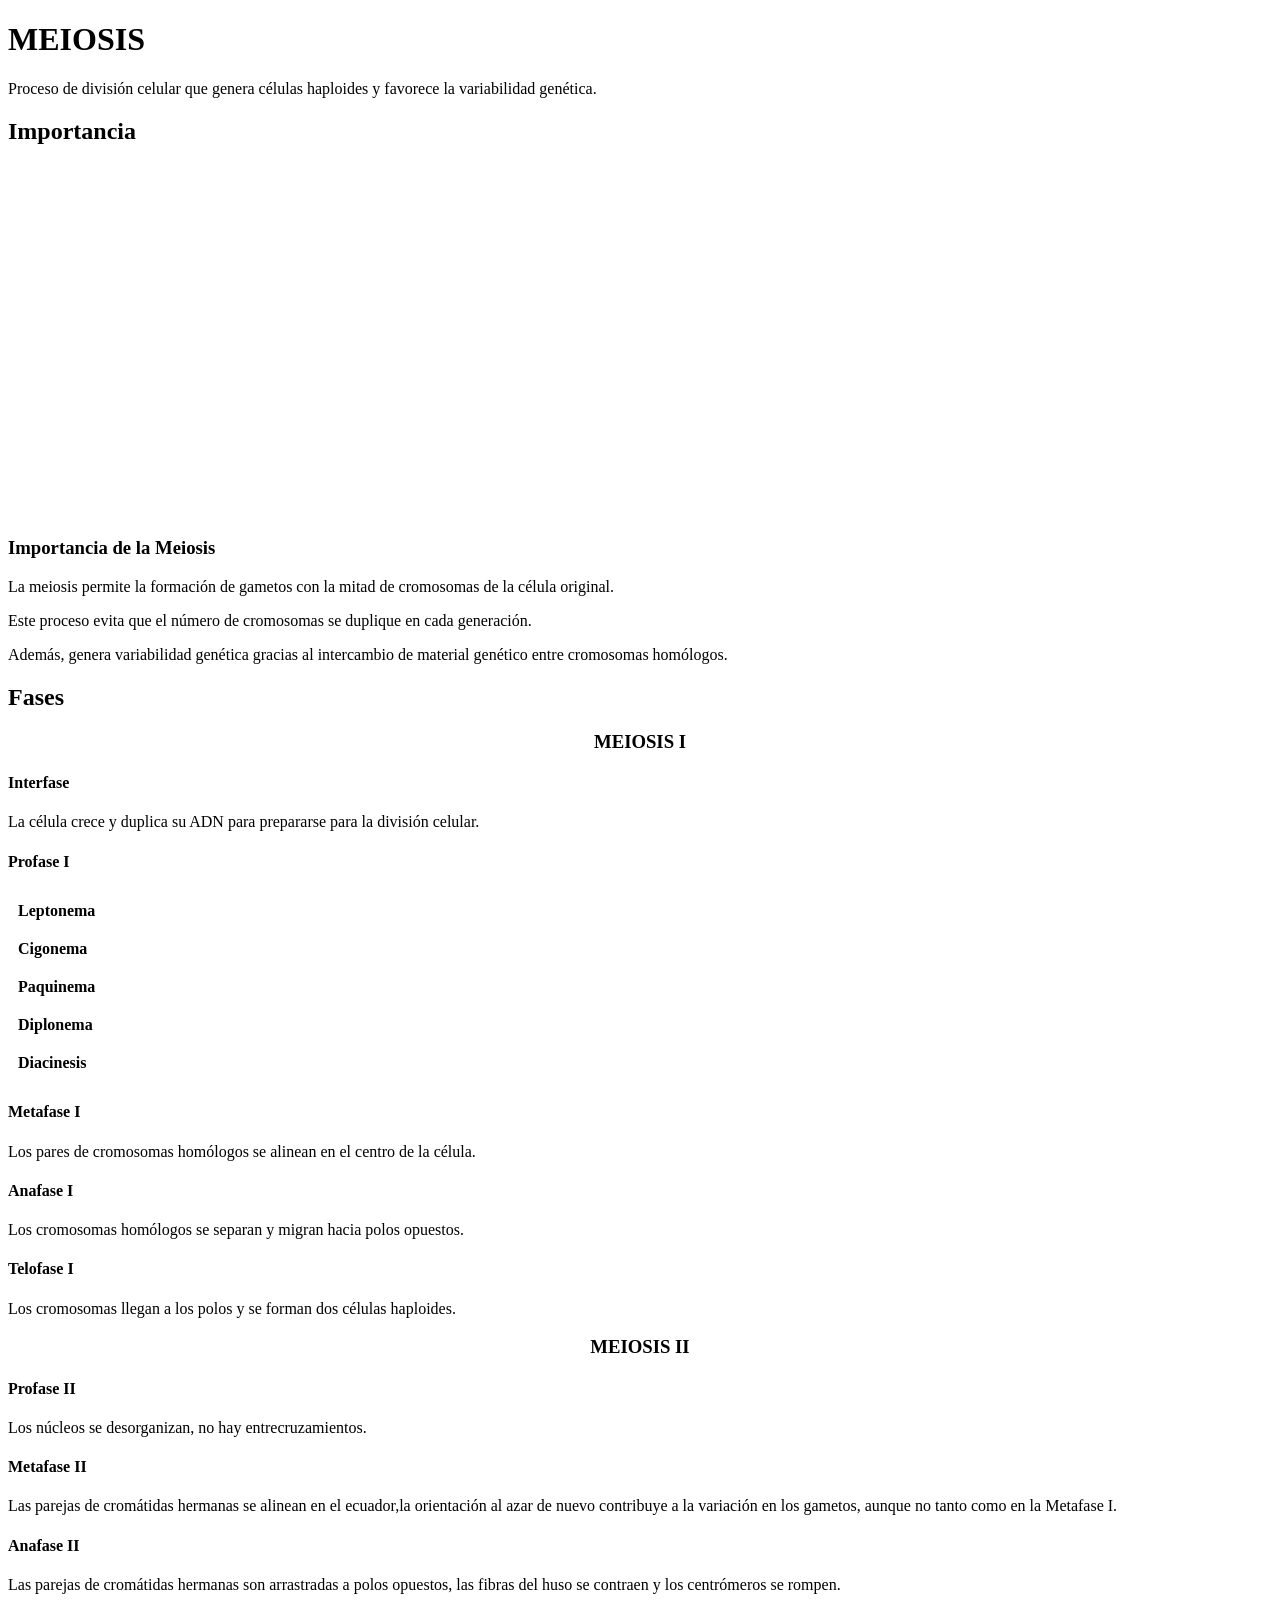
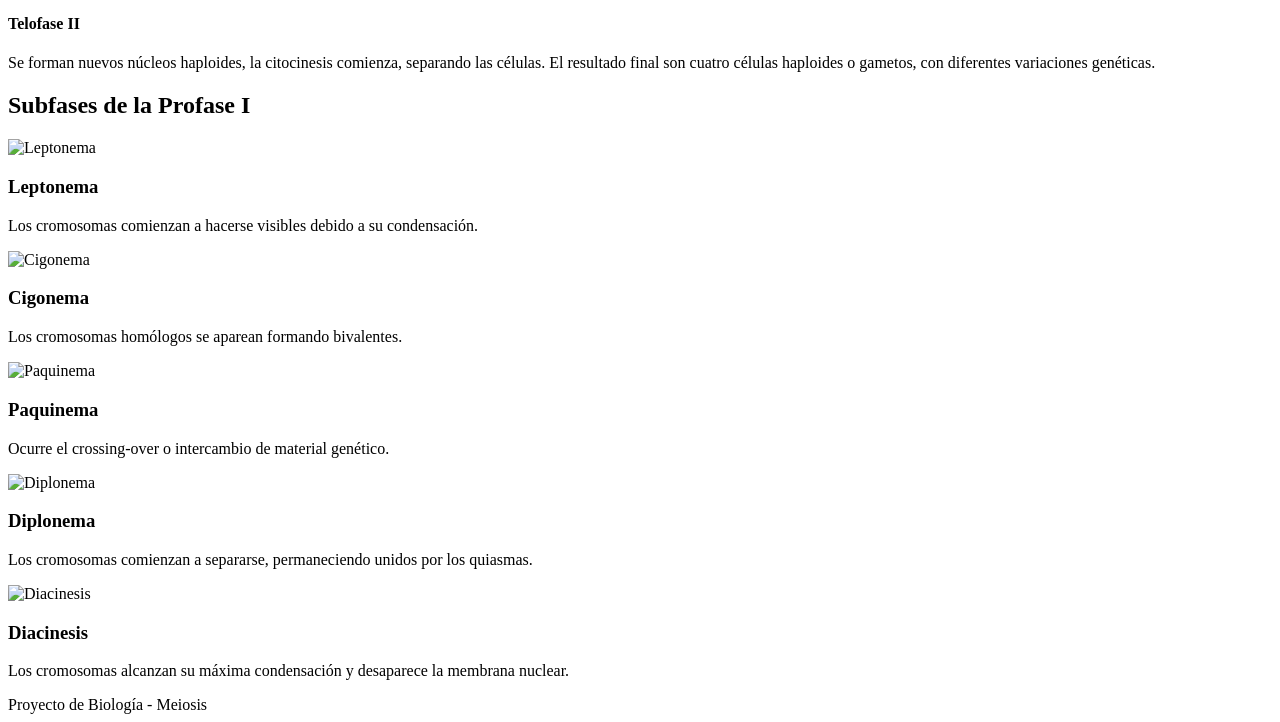
==== Meiosis.html @ e2bdd382 "Add files via upload" ====
<!DOCTYPE html>
<html lang="es">
<head>
<meta charset="UTF-8">
<meta name="viewport" content="width=device-width, initial-scale=1.0">

<title>Meiosis</title>
<link rel="stylesheet"href="css/estilos-meiosis.css">

<link href="https://fonts.googleapis.com/css2?family=Poppins:wght@300;400;600;700&display=swap" rel="stylesheet">

</head>

<body>

<div class="circulo1"></div>
<div class="circulo2"></div>

<header>
    <h1> MEIOSIS</h1>
    <div class="linea"></div>
    <p>Proceso de división celular que genera células haploides y favorece la variabilidad genética.</p>
</header>

<div class="container">

   <!-- IMPORTANCIA -->
<section class="seccion">
    <h2>Importancia</h2>

    <div class="importancia-box">

        <div class="importancia-video">
            <iframe
                width="100%"
                height="350"
               src="https://www.youtube.com/embed/kQu6Yfrr6j0"
                title="Importancia de la meiosis"
                frameborder="0"
                allow="accelerometer; autoplay; clipboard-write; encrypted-media; gyroscope; picture-in-picture"
                allowfullscreen>
            </iframe>
        </div>

        <div class="importancia-texto">
            <h3>Importancia de la Meiosis</h3>

            <p>La meiosis permite la formación de gametos con la mitad de cromosomas de la célula original.</p>

            <p>Este proceso evita que el número de cromosomas se duplique en cada generación.</p>

            <p>Además, genera variabilidad genética gracias al intercambio de material genético entre cromosomas homólogos.</p>

        </div>

    </div>

</section>
    <!-- FASES -->
  <section class="seccion">
    <h2>Fases</h2>

    <div class="grid">

        <!-- ================= MEIOSIS I ================= -->
        <div class="card">

            <h3 style="text-align:center;">MEIOSIS I</h3>

            <!-- INTERFASE -->
            <h4>Interfase</h4>
          <p>La célula crece y duplica su ADN para prepararse para la división celular.</p>

            <!-- PROFASE I -->
            <h4>Profase I</h4>

            <div class="grid" style="grid-template-columns:repeat(2,1fr); gap:10px; margin-top:10px;">
                <div class="card" style="padding:10px;">
                    <strong>Leptonema</strong>
                </div>
                <div class="card" style="padding:10px;">
                    <strong>Cigonema</strong>
                </div>
                <div class="card" style="padding:10px;">
                    <strong>Paquinema</strong>
                </div>
                <div class="card" style="padding:10px;">
                    <strong>Diplonema</strong>
                </div>
                <div class="card" style="padding:10px;">
                    <strong>Diacinesis</strong>
                </div>
            </div>

            <!-- RESTO MEIOSIS I -->
            <h4>Metafase I</h4>
           <p>Los pares de cromosomas homólogos se alinean en el centro de la célula.</p>

            <h4>Anafase I</h4>
           <p>Los cromosomas homólogos se separan y migran hacia polos opuestos.</p>

            <h4>Telofase I</h4>
           <p>Los cromosomas llegan a los polos y se forman dos células haploides.</p>

        </div>


        <!-- ================= MEIOSIS II ================= -->
        <div class="card">

            <h3 style="text-align:center;"> MEIOSIS II</h3>

            <h4>Profase II</h4>
           <p>Los núcleos se desorganizan, no hay entrecruzamientos.</p>

            <h4>Metafase II</h4>
            <p> Las parejas de cromátidas hermanas se alinean en el ecuador,la orientación al azar de nuevo contribuye a la variación en los gametos, aunque no tanto como en la Metafase I.</p>

            <h4>Anafase II</h4>
            <p>Las parejas de cromátidas hermanas son arrastradas a polos opuestos, las fibras del huso se contraen y los centrómeros se rompen.
</p>

            <h4>Telofase II</h4>
            <p>Se forman nuevos núcleos haploides, la citocinesis comienza, separando las células. El resultado final son cuatro células haploides o gametos, con diferentes variaciones genéticas. </p>

        </div>

    </div>
</section>

    <!-- SUBFASES -->

   <section class="seccion">

<h2>Subfases de la Profase I</h2>

<div class="grid">

<div class="card">
<img src="https://i.pinimg.com/736x/7d/b8/13/7db813492b1b23ed86d1822a5675af57.jpg" alt="Leptonema">
<h3>Leptonema</h3>
<p>Los cromosomas comienzan a hacerse visibles debido a su condensación.</p>
</div>

<div class="card">
<img src="https://i.pinimg.com/736x/7d/b8/13/7db813492b1b23ed86d1822a5675af57.jpg" alt="Cigonema">
<h3>Cigonema</h3>
<p>Los cromosomas homólogos se aparean formando bivalentes.</p>
</div>

<div class="card">
<img src="https://i.pinimg.com/736x/7d/b8/13/7db813492b1b23ed86d1822a5675af57.jpg" alt="Paquinema">
<h3>Paquinema</h3>
<p>Ocurre el crossing-over o intercambio de material genético.</p>
</div>

<div class="card">
<img src="https://i.pinimg.com/736x/7d/b8/13/7db813492b1b23ed86d1822a5675af57.jpg" alt="Diplonema">
<h3>Diplonema</h3>
<p>Los cromosomas comienzan a separarse, permaneciendo unidos por los quiasmas.</p>
</div>

<div class="card">
<img src="https://i.pinimg.com/736x/7d/b8/13/7db813492b1b23ed86d1822a5675af57.jpg" alt="Diacinesis">
<h3>Diacinesis</h3>
<p>Los cromosomas alcanzan su máxima condensación y desaparece la membrana nuclear.</p>
</div>

</div>

</section>

</div>

<footer>
    Proyecto de Biología - Meiosis
</footer>

</body>
</html>
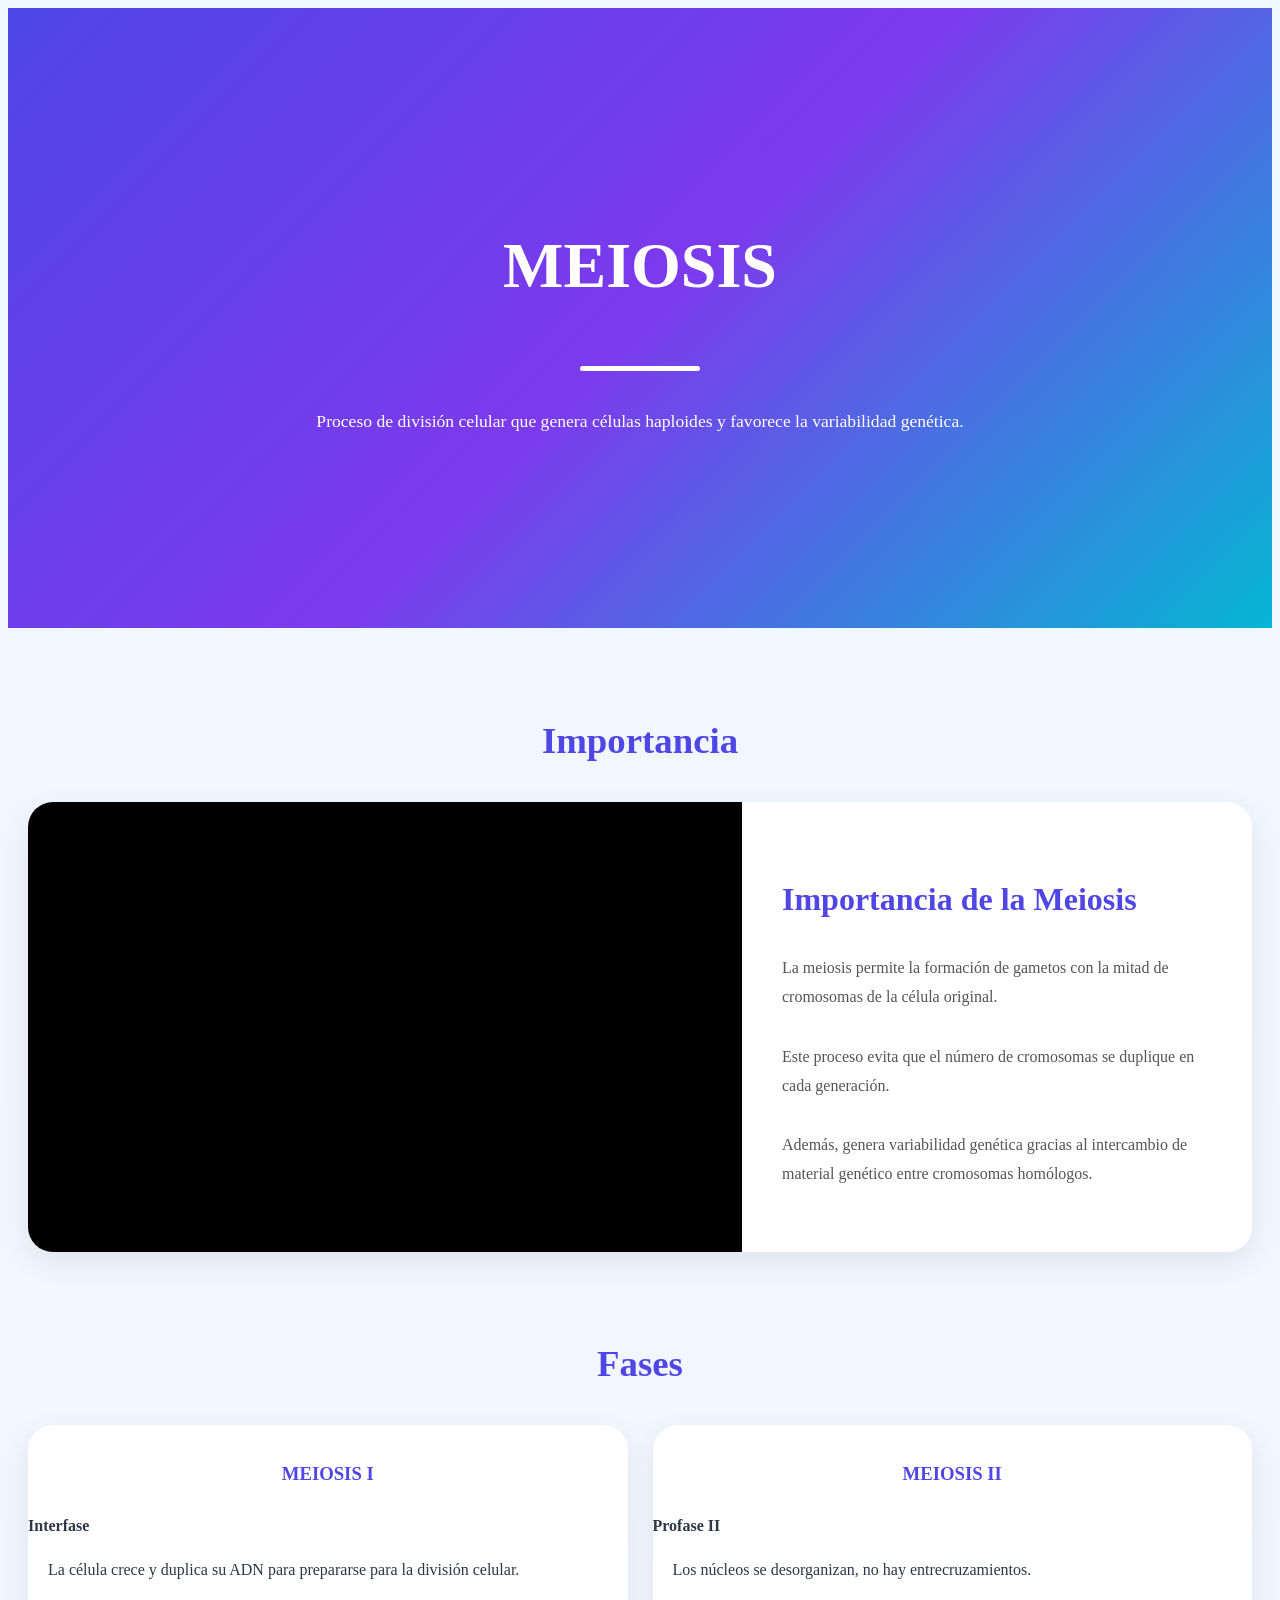
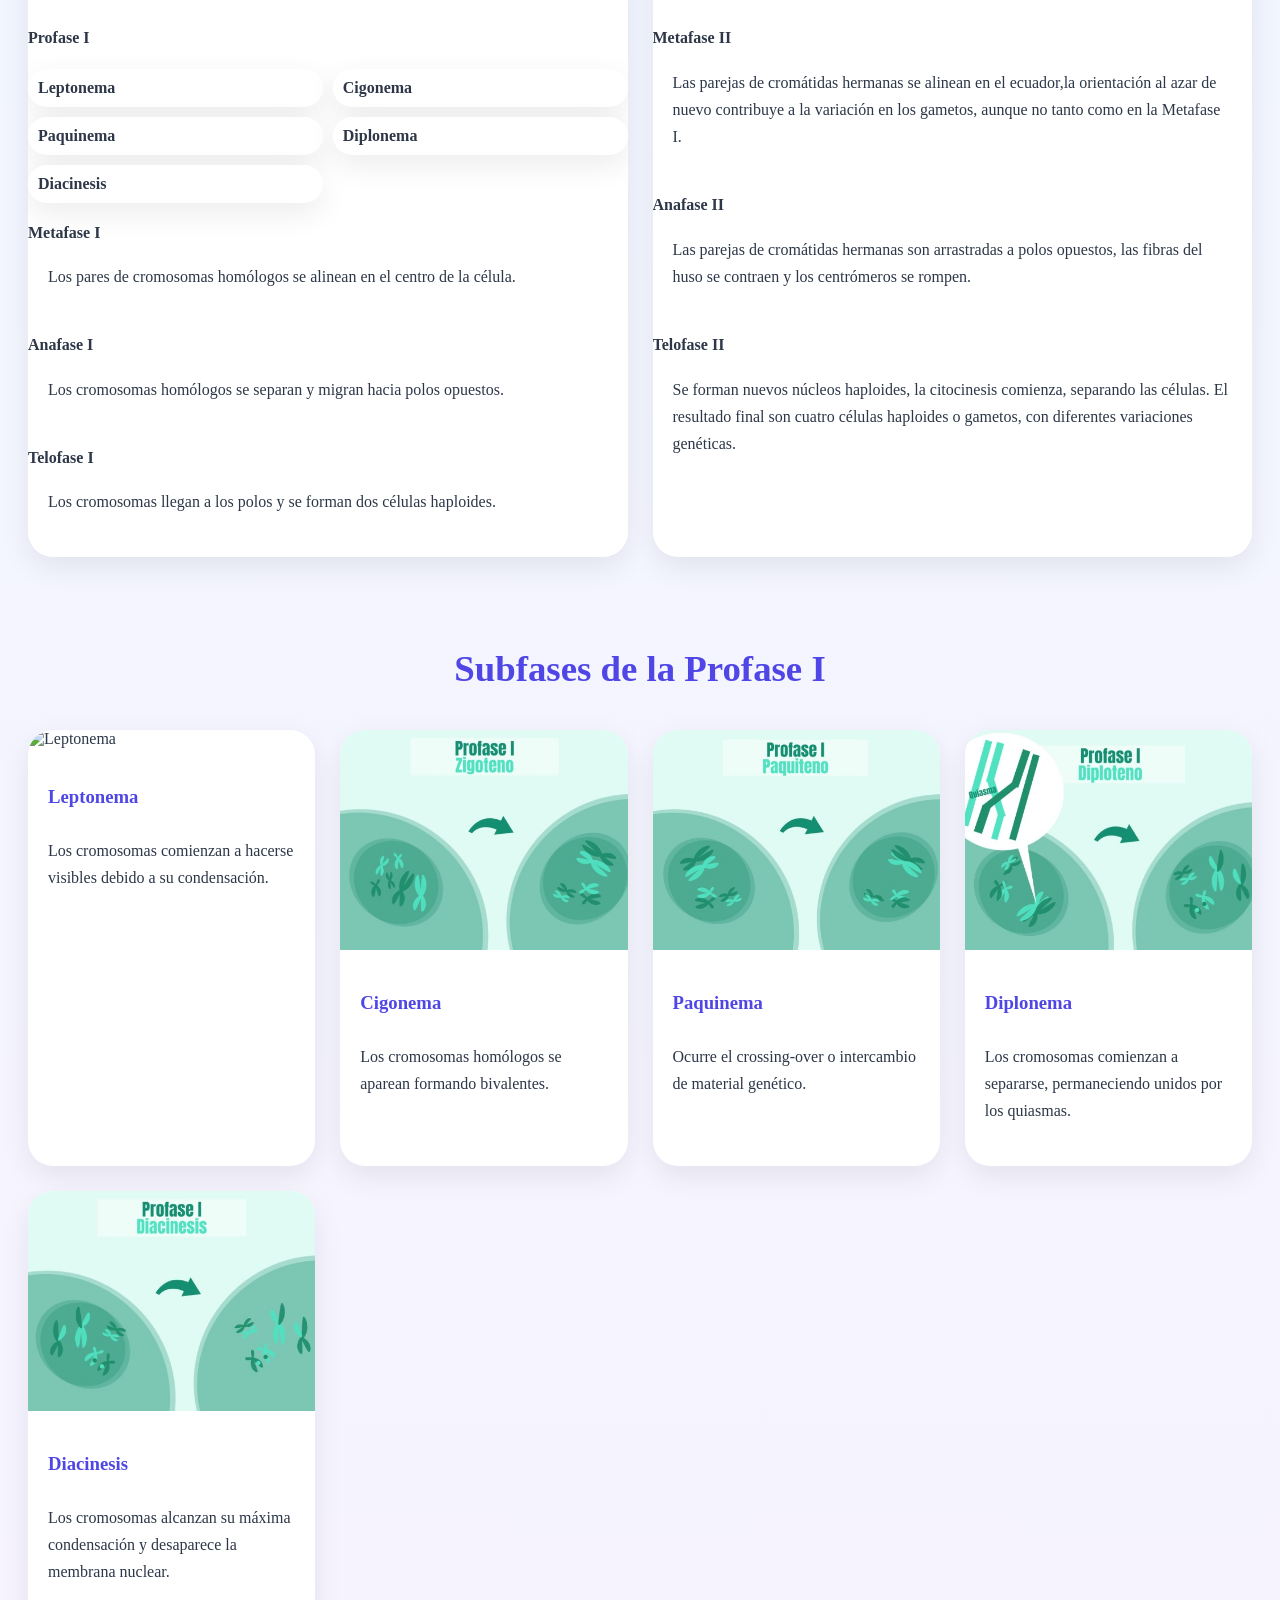
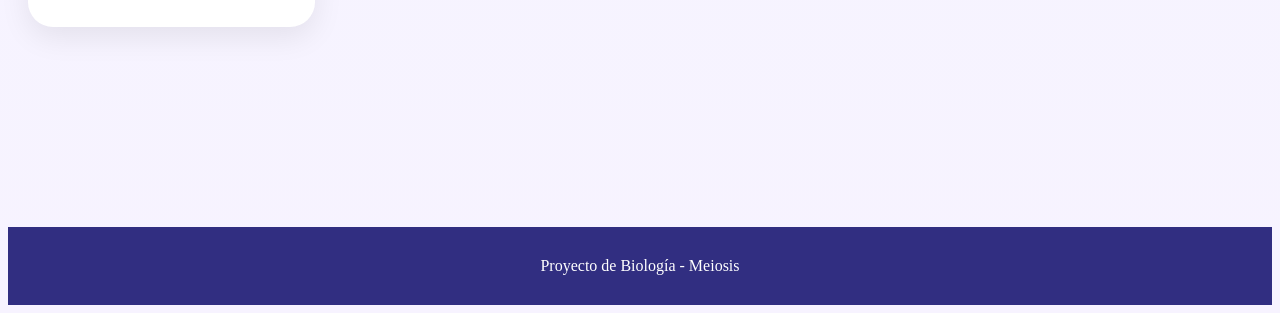
==== commit a25dd226: "Add files via upload" ====
--- a/Meiosis.html
+++ b/Meiosis.html
@@ -128,40 +128,40 @@
     </div>
 </section>
 
-    <!-- SUBFASES -->
+<!-- SUBFASES -->
 
-   <section class="seccion">
+<section class="seccion">
 
 <h2>Subfases de la Profase I</h2>
 
 <div class="grid">
 
 <div class="card">
-<img src="https://i.pinimg.com/736x/7d/b8/13/7db813492b1b23ed86d1822a5675af57.jpg" alt="Leptonema">
+<img src="img/leptonemo.jpg" alt="Leptonema">
 <h3>Leptonema</h3>
 <p>Los cromosomas comienzan a hacerse visibles debido a su condensación.</p>
 </div>
 
 <div class="card">
-<img src="https://i.pinimg.com/736x/7d/b8/13/7db813492b1b23ed86d1822a5675af57.jpg" alt="Cigonema">
+<img src="img/cigonema.jpg" alt="Cigonema">
 <h3>Cigonema</h3>
 <p>Los cromosomas homólogos se aparean formando bivalentes.</p>
 </div>
 
 <div class="card">
-<img src="https://i.pinimg.com/736x/7d/b8/13/7db813492b1b23ed86d1822a5675af57.jpg" alt="Paquinema">
+<img src="img/paquinema.jpg" alt="Paquinema">
 <h3>Paquinema</h3>
 <p>Ocurre el crossing-over o intercambio de material genético.</p>
 </div>
 
 <div class="card">
-<img src="https://i.pinimg.com/736x/7d/b8/13/7db813492b1b23ed86d1822a5675af57.jpg" alt="Diplonema">
+<img src="img/diplonema.jpg" alt="Diplonema">
 <h3>Diplonema</h3>
 <p>Los cromosomas comienzan a separarse, permaneciendo unidos por los quiasmas.</p>
 </div>
 
 <div class="card">
-<img src="https://i.pinimg.com/736x/7d/b8/13/7db813492b1b23ed86d1822a5675af57.jpg" alt="Diacinesis">
+<img src="img/diacinesis.jpg" alt="Diacinesis">
 <h3>Diacinesis</h3>
 <p>Los cromosomas alcanzan su máxima condensación y desaparece la membrana nuclear.</p>
 </div>
@@ -178,5 +178,3 @@
 
 </body>
 </html>
-
-
--- a/css/estilos-meiosis.css
+++ b/css/estilos-meiosis.css
@@ -0,0 +1,234 @@
+<style>
+
+*{
+    margin:0;
+    padding:0;
+    box-sizing:border-box;
+    font-family:'Poppins',sans-serif;
+}
+
+html{
+    scroll-behavior:smooth;
+}
+
+body{
+    background:linear-gradient(180deg,#eef8ff,#f7f3ff);
+    color:#2d3748;
+    overflow-x:hidden;
+}
+
+/* Fondo animado */
+
+.circulo1,
+.circulo2{
+    position:fixed;
+    border-radius:50%;
+    z-index:-1;
+    opacity:.15;
+}
+
+.circulo1{
+    width:250px;
+    height:250px;
+    background:#4f46e5;
+    left:5%;
+    animation:flotar 18s linear infinite;
+}
+
+.circulo2{
+    width:180px;
+    height:180px;
+    background:#06b6d4;
+    right:5%;
+    animation:flotar 14s linear infinite;
+}
+
+@keyframes flotar{
+    from{
+        transform:translateY(100vh);
+    }
+    to{
+        transform:translateY(-120vh);
+    }
+}
+
+/* HEADER */
+
+header{
+    min-height:60vh;
+    display:flex;
+    flex-direction:column;
+    justify-content:center;
+    align-items:center;
+    text-align:center;
+    color:white;
+    background:linear-gradient(135deg,#4f46e5,#7c3aed,#06b6d4);
+    padding:40px;
+}
+
+header h1{
+    font-size:4rem;
+}
+
+header p{
+    max-width:800px;
+    margin-top:20px;
+    font-size:1.1rem;
+}
+
+.linea{
+    width:120px;
+    height:5px;
+    background:white;
+    border-radius:20px;
+    margin:20px 0;
+}
+
+/* CONTENEDOR */
+
+.container{
+    max-width:1300px;
+    margin:auto;
+    padding:60px 20px;
+}
+
+/* SECCIONES */
+
+.seccion{
+    margin-bottom:90px;
+}
+
+.seccion h2{
+    text-align:center;
+    color:#4f46e5;
+    font-size:2.3rem;
+    margin-bottom:40px;
+}
+
+/* GRID */
+
+.grid{
+    display:grid;
+    grid-template-columns:repeat(auto-fit,minmax(280px,1fr));
+    gap:25px;
+}
+
+/* TARJETAS */
+
+.card{
+    background:white;
+    border-radius:25px;
+    overflow:hidden;
+    box-shadow:0 10px 30px rgba(0,0,0,.08);
+    transition:.4s;
+}
+
+.card:hover{
+    transform:translateY(-10px);
+    box-shadow:0 15px 35px rgba(0,0,0,.15);
+}
+
+.card img{
+    width:100%;
+    height:220px;
+    object-fit:cover;
+}
+
+.card h3{
+    color:#4f46e5;
+    padding:20px 20px 10px;
+}
+
+.card p{
+    padding:0 20px 25px;
+    line-height:1.7;
+}
+
+/* IMPORTANCIA */
+
+.importancia-box{
+    background:white;
+    border-radius:25px;
+    overflow:hidden;
+    box-shadow:0 10px 30px rgba(0,0,0,.08);
+
+    display:grid;
+    grid-template-columns:1.4fr 1fr;
+}
+
+.importancia-video{
+    background:#000;
+}
+
+.importancia-video iframe{
+    width:100%;
+    height:100%;
+    min-height:450px;
+    border:0;
+    display:block;
+}
+
+.importancia-texto{
+    padding:40px;
+    display:flex;
+    flex-direction:column;
+    justify-content:center;
+}
+
+.importancia-texto h3{
+    color:#4f46e5;
+    font-size:2rem;
+    margin-bottom:20px;
+}
+
+.importancia-texto p{
+    line-height:1.8;
+    margin-bottom:15px;
+    color:#555;
+}
+
+/* FOOTER */
+
+footer{
+    background:#312e81;
+    color:white;
+    text-align:center;
+    padding:30px;
+    margin-top:50px;
+}
+
+/* RESPONSIVE */
+
+@media(max-width:900px){
+
+    .importancia-box{
+        grid-template-columns:1fr;
+    }
+
+    .importancia-video video{
+        min-height:250px;
+    }
+
+    .importancia-texto{
+        padding:25px;
+    }
+
+}
+
+@media(max-width:768px){
+
+    header h1{
+        font-size:2.5rem;
+    }
+
+    .seccion h2{
+        font-size:1.8rem;
+    }
+
+    .card img{
+        height:180px;
+    }
+
+}
+
+</style>
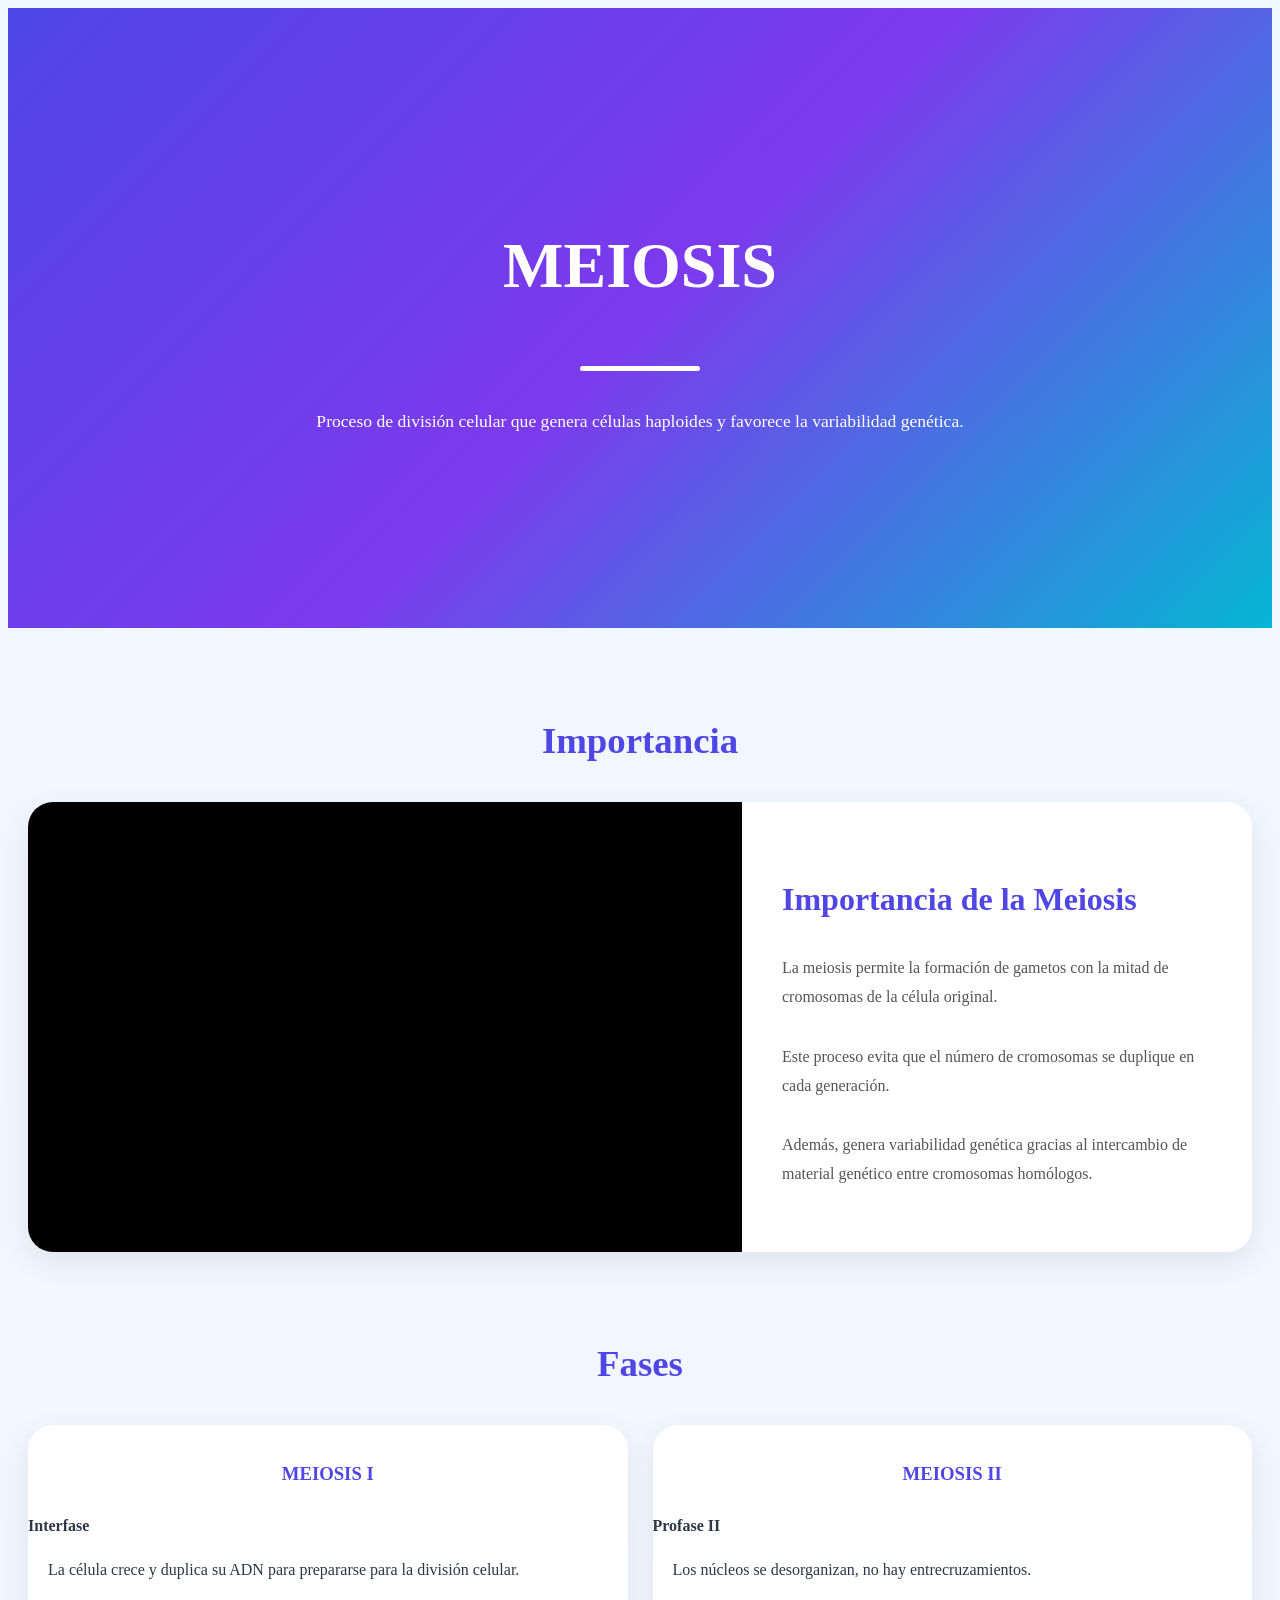
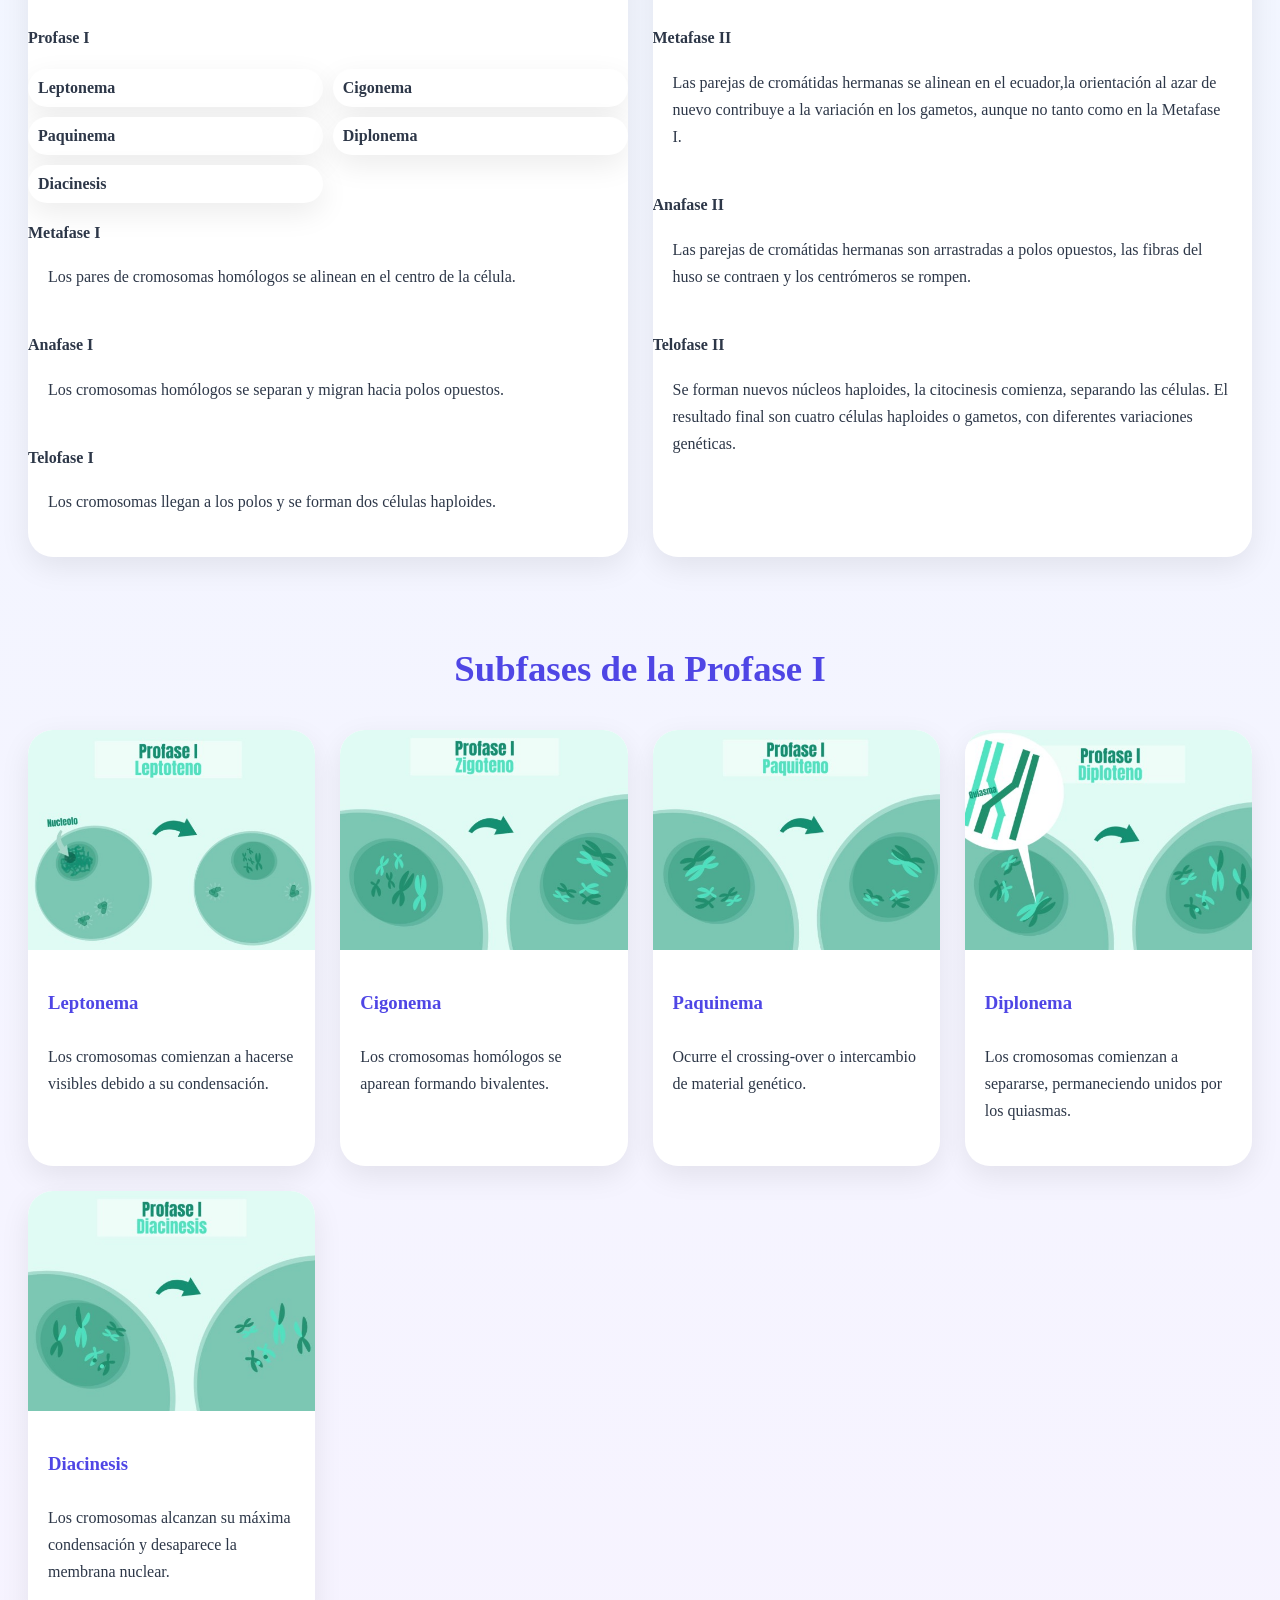
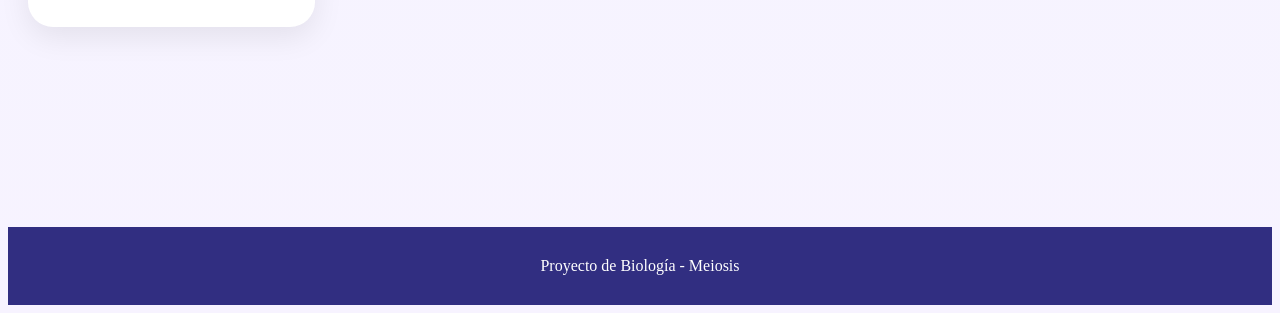
==== commit a7fa7867: "Add files via upload" ====
--- a/Meiosis.html
+++ b/Meiosis.html
@@ -137,7 +137,7 @@
 <div class="grid">
 
 <div class="card">
-<img src="img/leptonemo.jpg" alt="Leptonema">
+<img src="img/leptonema.jpg" alt="Leptonema">
 <h3>Leptonema</h3>
 <p>Los cromosomas comienzan a hacerse visibles debido a su condensación.</p>
 </div>
